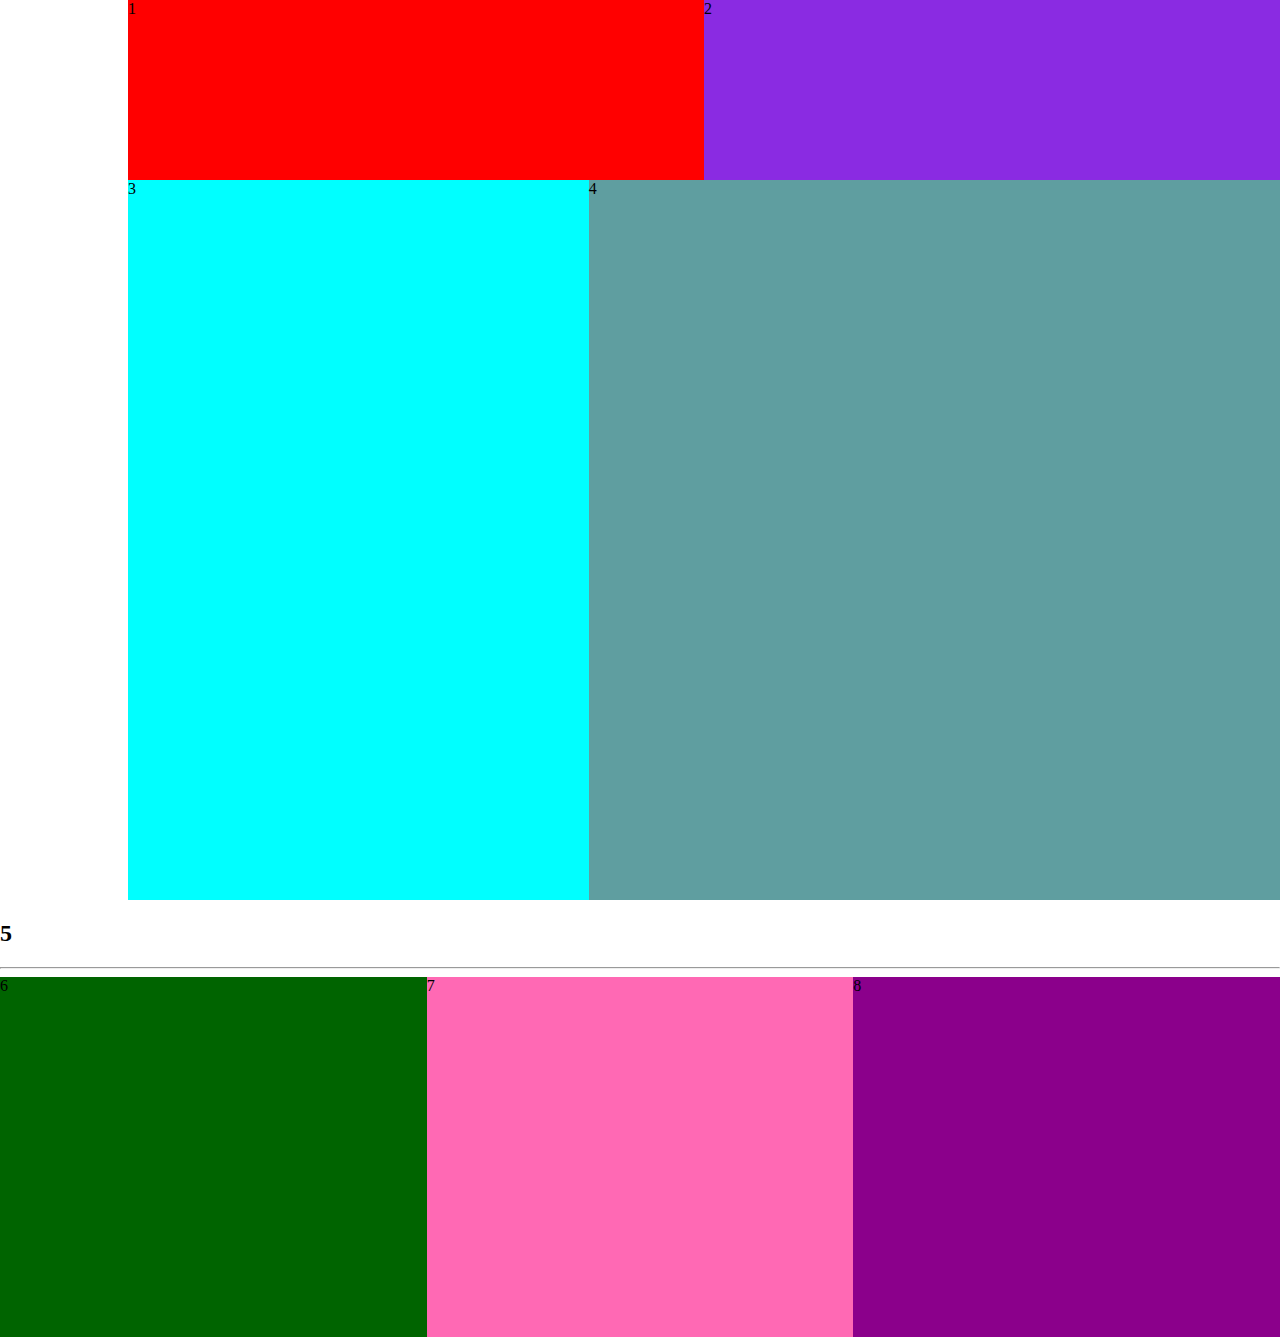
==== index.html @ 9ea27bc8 "maket" ====
<!DOCTYPE html>
<html lang="en">
<head>
  <meta charset="UTF-8">
  <meta name="viewport" content="width=device-width, initial-scale=1.0" />
  <title>D E E P D I G I T S</title>
  <link rel="stylesheet" href="./styles/style.css" />
  <link rel="preconnect" href="https://fonts.gstatic.com">
  <link rel="preconnect" href="https://fonts.gstatic.com">
  <link href="https://fonts.googleapis.com/css2?family=Ubuntu:wght@700&display=swap" rel="stylesheet">
  <link href="https://fonts.googleapis.com/css2?family=Poppins:wght@500;600;700&display=swap" rel="stylesheet">
</head>
<body>

  <!-- FIRST PAGE  -->
  <div class="header">
    <div class="logo">
      <!-- D E E P D I G I T S -->
       1
    </div>
    <div class="navigation">2</div>
  </div>

  <div class="learn-more">
    <div class="text">3</div>
    <div class="image">4</div>
  </div>
<!-- FIRST PAGE -->

<!-- SECOND PAGE -->
 <div class="lets-start">
	<h2>5</h2>
	<hr />
	<div class="steps">
		<div class="step" style="background-color: darkgreen;">6</div>
		<div class="step" style="background-color:hotpink;">7</div>
		<div class="step" style="background-color: darkmagenta;">8</div>

	</div>
 </div>
<!-- SECOND PAGE -->
</body>
</html>
---- styles/style.css ----
body {
  margin: 0;
  padding: 0;
}

.header {
  height: 20vh;
  background: pink;
}

.logo, .navigation {
  flex: 1;
  display: inherit;
  background-color: blueviolet;
}

.logo {
  /* font-size: 1.7rem; */
  /* font-weight: bold; */
  background-color: red;
}

.learn-more, .header {
  display: flex;
  margin-left: 8rem;
}

.learn-more {
  height: 80vh;
}

.learn-more > .text {
  flex: 4;
  background-color: aqua;
}

.learn-more > .image {
  flex: 6;
  background-color: cadetblue;
}

.steps {
  display: flex;
  height: 40vh;
}

.step {
  flex: 1;
}
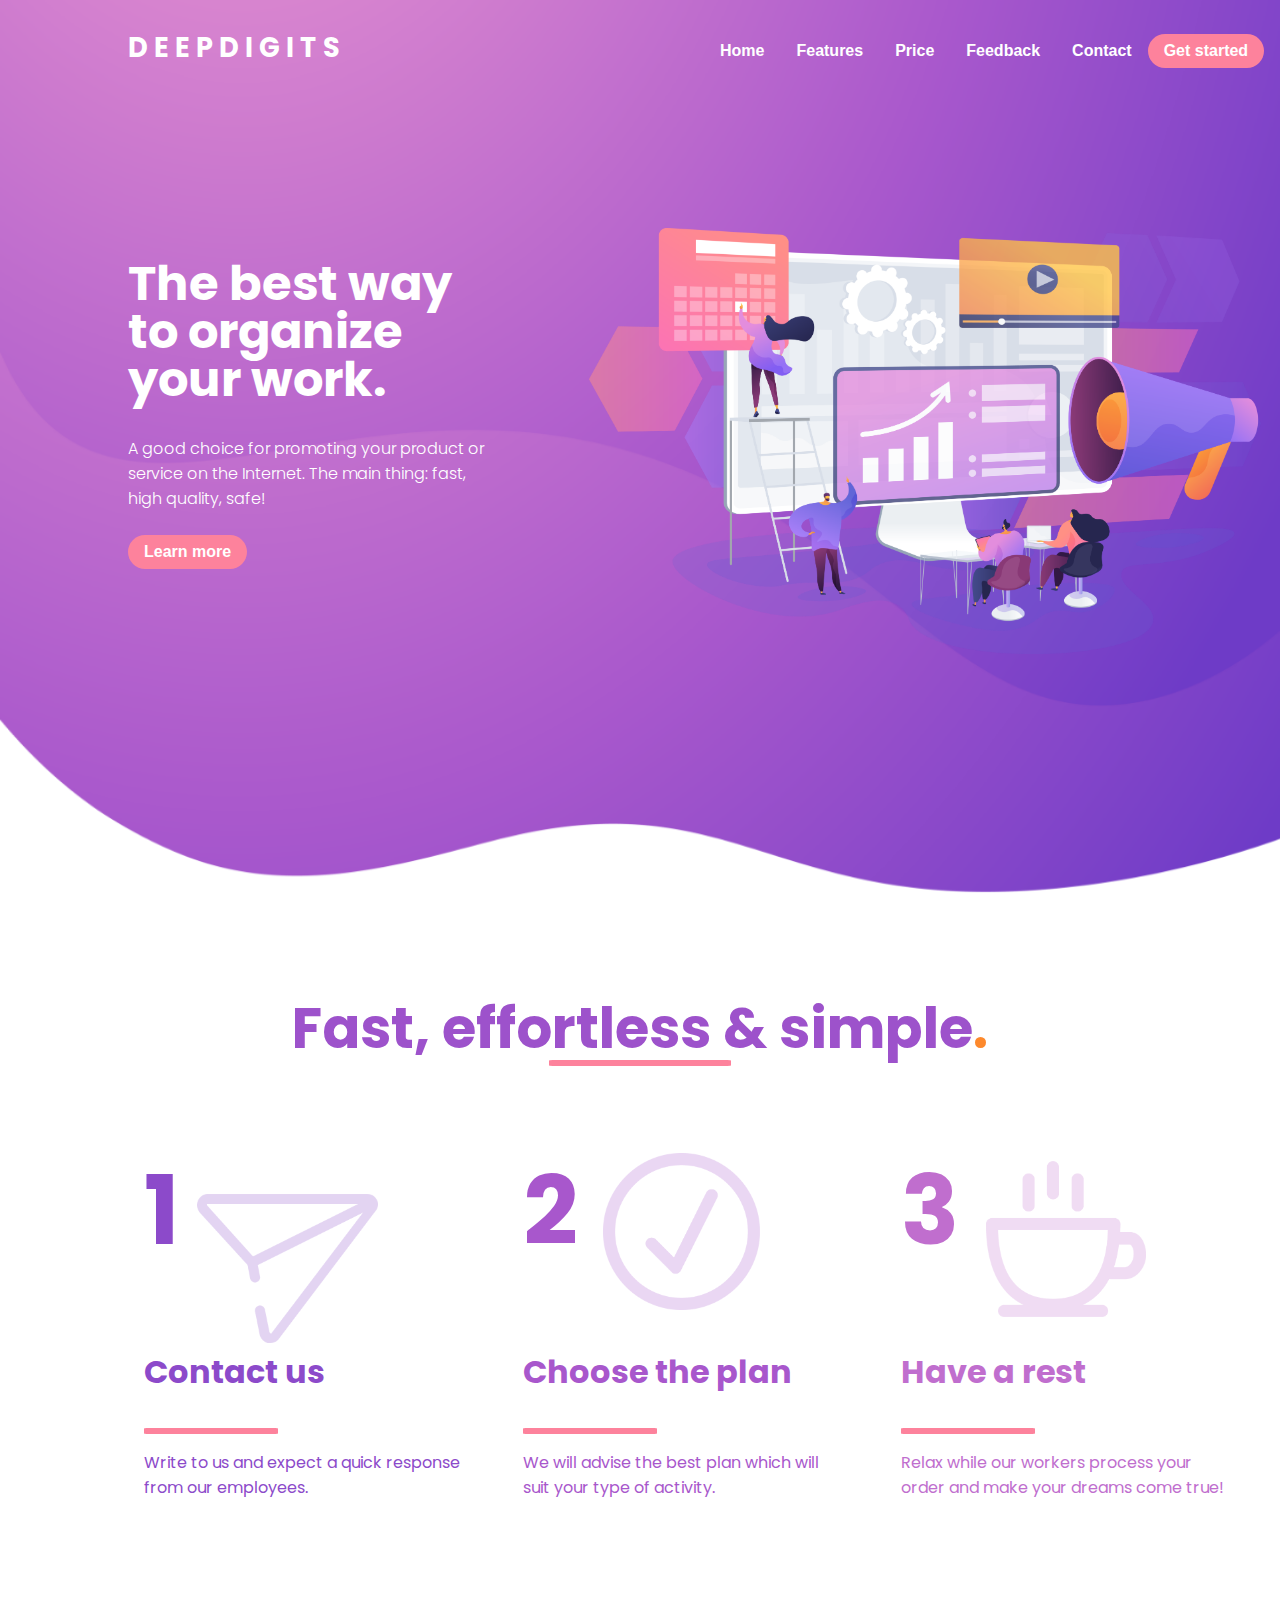
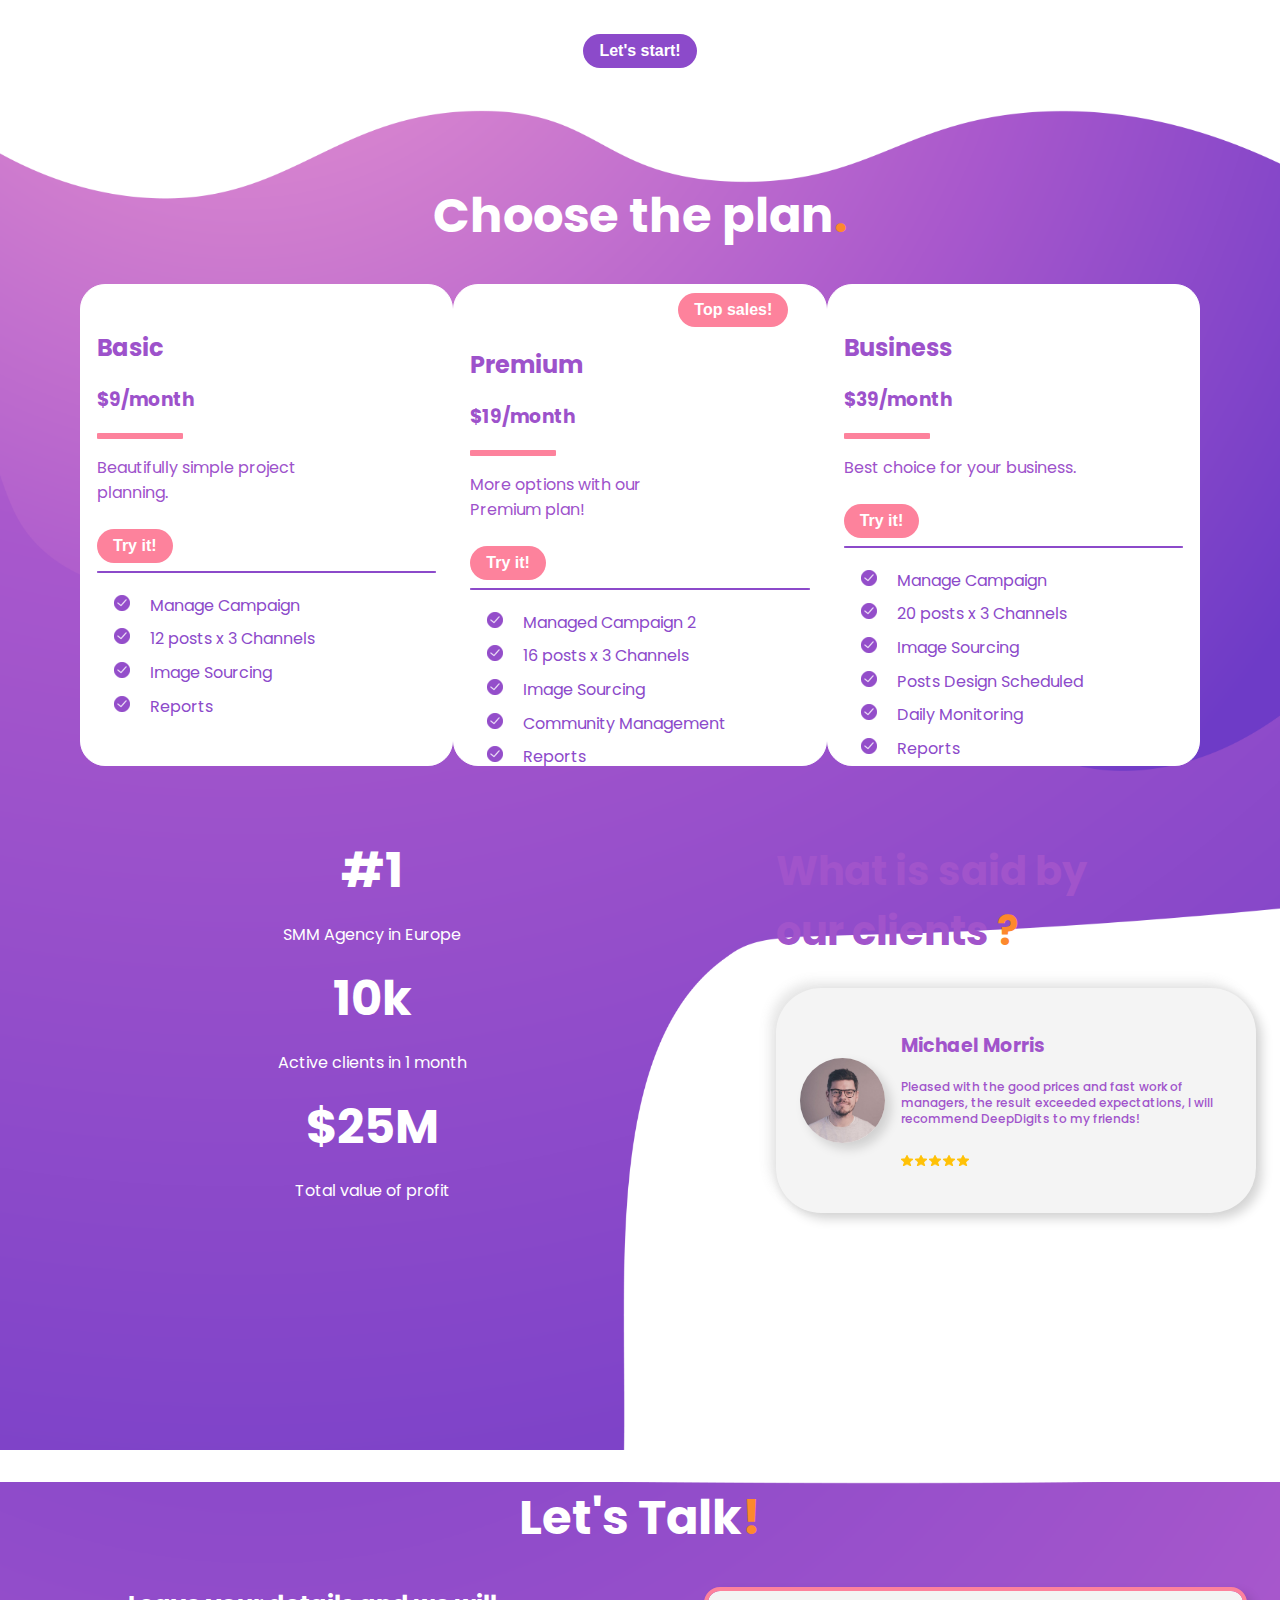
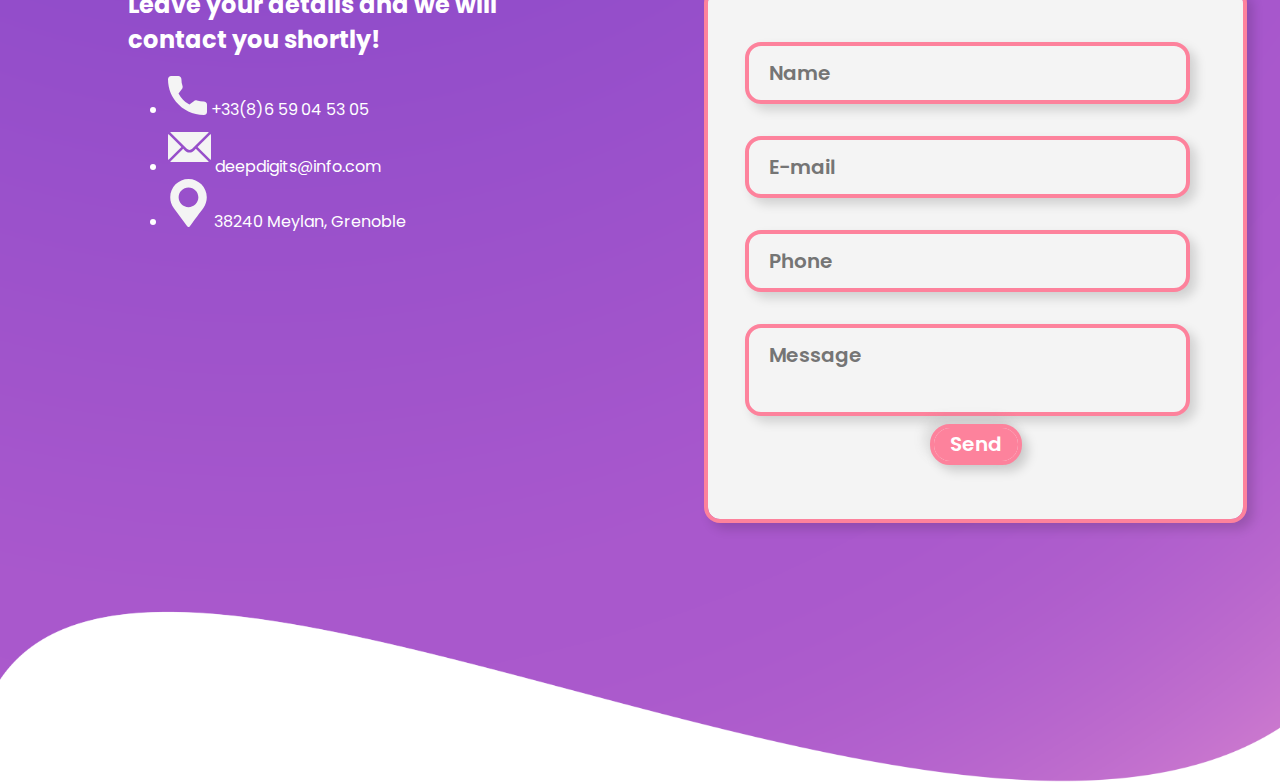
==== commit b81b26f5: "pc version" ====
--- a/index.html
+++ b/index.html
@@ -8,36 +8,287 @@
   <link rel="preconnect" href="https://fonts.gstatic.com">
   <link rel="preconnect" href="https://fonts.gstatic.com">
   <link href="https://fonts.googleapis.com/css2?family=Ubuntu:wght@700&display=swap" rel="stylesheet">
-  <link href="https://fonts.googleapis.com/css2?family=Poppins:wght@500;600;700&display=swap" rel="stylesheet">
+  <link href="https://fonts.googleapis.com/css2?family=Poppins:wght@300;500;600;700&display=swap" rel="stylesheet">
 </head>
 <body>
-
   <!-- FIRST PAGE  -->
+   <div class="first-background">
   <div class="header">
     <div class="logo">
-      <!-- D E E P D I G I T S -->
-       1
+      D E E P D I G I T S
     </div>
-    <div class="navigation">2</div>
+    <div class="navigation">
+		<button type="button" class="button">Home</button>
+		<button type="button" class="button">Features</button>
+		<button type="button" class="button">Price</button>
+		<button type="button" class="button">Feedback</button>
+		<button type="button" class="button">Contact</button>
+		<button type="button" class="button rounded pink">Get started</button>
+	</div>
   </div>
 
   <div class="learn-more">
-    <div class="text">3</div>
-    <div class="image">4</div>
+    <div class="text">
+		<h1>
+			The best way <br />
+			to organize <br />
+			your work. <br />
+		</h1>
+		<p>
+			A good choice for promoting your product or <br />
+			service on the Internet. The main thing: fast, <br />
+			high quality, safe!
+		</p>
+		<button type="button" class="button rounded pink">Learn more</button>
+	</div>
+    <div class="image">
+		<img src="./assets/hero.png"/>
+	</div>
   </div>
+  </span>
 <!-- FIRST PAGE -->
 
 <!-- SECOND PAGE -->
  <div class="lets-start">
-	<h2>5</h2>
-	<hr />
+	<h1>Fast, effortless & simple<span style="color:#fd892c">.</span></h1>
+	<hr class="hr-orange"  style="margin-top: -3rem;" />
 	<div class="steps">
-		<div class="step" style="background-color: darkgreen;">6</div>
-		<div class="step" style="background-color:hotpink;">7</div>
-		<div class="step" style="background-color: darkmagenta;">8</div>
-
+		<div class="step step-1">
+			<h1>1</h1>
+			<h3>Contact us</h3>
+			<hr class="hr-orange"  />
+			<p>Write to us and expect a quick response <br />
+				from our employees.</p>
+		</div>
+		<div class="step step-2">
+			<h1>2</h1>
+			<h3>Choose the plan</h3>
+			<hr class="hr-orange"  />
+			<p>We will advise the best plan which will <br />
+				suit your type of activity.</p>
+		</div>
+		<div class="step step-3">
+			<h1>3</h1>
+			<h3>Have a rest</h3>
+			<hr class="hr-orange"  />
+			<p>Relax while our workers process your <br />
+				order and make your dreams come true!</p>
+		</div>
+		<div></div>
+	</div>
+
+	<div class="lets-start-button">
+		<button type="button" class="button rounded purple">Let's start!</button>
 	</div>
  </div>
 <!-- SECOND PAGE -->
+
+<!-- THIRD PAGE -->
+ <div class="plans-page">
+	<h1>Choose the plan<span style="color:#fd892c">.</span></h1>
+	<div class="plans">
+		<div class="plan">
+			<button type="button" style="display: contents;" class="button rounded pink">Top sales!</button>
+			<h2>Basic</h2>
+			<h3>$9/month</h3>
+			<hr class="hr-orange" />
+			<p>Beautifully simple project <br />
+				planning.</p>
+			<button type="button" class="button rounded pink">Try it!</button>
+			<hr class="hr-pink" />
+			<ul>
+				<li class="check-item">
+					
+					<p class="check-text">Manage Campaign</p>
+				</li>
+				<li class="check-item">
+					
+					<p class="check-text">12 posts x 3 Channels</p>
+				</li>
+				<li class="check-item">
+					
+					<p class="check-text">Image Sourcing</p>
+				</li>
+				<li class="check-item">
+					
+					<p class="check-text">Reports</p>
+				</li>
+			</ul>
+		</div>
+		<div class="plan">
+			<button type="button" style="margin-left: 13rem;" class="button rounded pink">Top sales!</button>
+			<h2>Premium</h2>
+			<h3>$19/month</h3>
+			<hr class="hr-orange" />
+			<p>More options with our <br />
+				Premium plan!</p>
+			<button type="button" class="button rounded pink">Try it!</button>
+			<hr class="hr-pink" />
+			<ul>
+				<li class="check-item">
+					<p class="check-text">Managed Campaign 2</p>
+				</li>
+				<li class="check-item">
+					
+					<p class="check-text">16 posts x 3 Channels</p>
+				</li>
+				<li class="check-item">
+					
+					<p class="check-text">Image Sourcing</p>
+				</li>
+				<li class="check-item">
+					
+					<p class="check-text">Community Management</p>
+				</li>
+				<li class="check-item">
+					
+					<p class="check-text">Reports</p>
+				</li>
+			</ul>
+		</div>
+		<div class="plan">
+			<button type="button" style="display: contents;" class="button rounded pink">Top sales!</button>
+			<h2>Business</h2>
+			<h3>$39/month</h3>
+			<hr class="hr-orange" />
+			<p>Best choice for your business.</p>
+			<button type="button" class="button rounded pink">Try it!</button>
+			<hr class="hr-pink" />
+			<ul>
+				<li class="check-item">
+					
+					<p class="check-text">Manage Campaign</p>
+				</li>
+				<li class="check-item">
+					
+					<p class="check-text">20 posts x 3 Channels</p>
+				</li>
+				<li class="check-item">
+					
+					<p class="check-text">Image Sourcing</p>
+				</li>
+				<li class="check-item">
+					
+					<p class="check-text">Posts Design Scheduled</p>
+				</li>
+				<li class="check-item">
+					
+					<p class="check-text">Daily Monitoring</p>
+				</li>
+				<li class="check-item">
+					
+					<p class="check-text">Reports</p>
+				</li>
+			</ul>
+		</div>
+	</div>
+	<div class="under-plans">
+		<div class="stats">
+			<div class="stat">
+				<h1>#1</h1>
+				<p>SMM Agency in Europe</p>
+			</div>
+			<div class="stat">
+				<h1>10k</h1>
+				<p>Active clients in 1 month</p>
+			</div>
+			<div class="stat">
+				<h1>$25M</h1>
+				<p>Total value of profit</p>
+			</div>
+		</div>
+		<div class="feedbacks">
+			<h1>What is said by <br />
+				our clients <span style="color:#fd892c">?</span>
+			</h1>
+
+			<div class="card">
+				<div class="card-image">
+                        <img src="./assets/client1.png" alt="Michael Morris" class="card-img-item">
+                    </div>
+                    <div class="card-info">
+                        <h3 class="card-name">Michael Morris</h3>
+                        <p class="card-review">Pleased with the good prices and fast work of managers, the result exceeded expectations, I will recommend DeepDigits to my friends!</p>
+                        <ul class="stars-list">
+                            <li class="star-item">
+                                <img src="./assets/star.png" alt="rate" class="star">
+                            </li>
+                            <li class="star-item">
+                                <img src="./assets/star.png" alt="rate" class="star">
+                            </li>
+                            <li class="star-item">
+                                <img src="./assets/star.png" alt="rate" class="star">
+                            </li>
+                            <li class="star-item">
+                                <img src="./assets/star.png" alt="rate" class="star">
+                            </li>
+                            <li class="star-item">
+                                <img src="./assets/star.png" alt="rate" class="star">
+                            </li>
+                        </ul>
+                    </div>
+			</div>
+		</div>
+	</div>
+ </div>
+<!-- THIRD PAGE -->
+<!-- FOURTH PAGE -->
+ <div class="contact">
+	<h1>Let's Talk<span style="color:#fd892c">!</span></h1>
+	<div class="form-container">
+		<div class="links">
+			<h2 style="margin-top: 0; color: #fff;">
+				Leave your details and we will <br />
+				contact you shortly!
+			</h2>
+			<ul>
+				<li>
+					<svg class="phone-svg"><use href="./assets/phone.svg#phone"></use></svg>
+					+33(8)6 59 04 53 05
+				</li>
+				<li>
+                    <svg class="envelope-svg"><use href="./assets/envelope.svg#envelope"></use></svg>
+					deepdigits@info.com
+				</li>
+				<li>
+                    <svg class="location-svg"><use href="./assets/location.svg#location"></use></svg>
+					38240 Meylan, Grenoble
+				</li>
+			</ul>
+		</div>
+		<div class="form">
+			<div class="contact-form">
+				<form action="#">
+					<fieldset class="form-input">  
+						<div class="form-input-list">
+							<label>
+								<input type="text" name="user-name" class="form-input-item" placeholder="Name" required>
+							</label>
+						</div>
+						<div class="form-input-list">
+							<label>
+								<input type="email" name="user-email" class="form-input-item" placeholder="E-mail" required>
+							</label>
+						</div>
+						<div class="form-input-list">
+							<label>
+								<input type="tel" name="user-phone" class="form-input-item" placeholder="Phone" required>
+							</label>
+						</div>
+						<div class="form-input-list">
+							<label>
+								<textarea name="user-message" class="contact-form" placeholder="Message"></textarea>
+							</label>
+						</div>
+						<div style="text-align: center;">
+							<button type="submit" class="contact-button">Send</button>
+						</div>
+					</fieldset>
+				</form>
+			</div>
+		</div>
+	</div>
+ </div>
+<!-- FOURTH PAGE -->
 </body>
 </html>--- a/styles/style.css
+++ b/styles/style.css
@@ -1,49 +1,400 @@
 body {
   margin: 0;
   padding: 0;
+  font-family: 'Poppins', sans-serif !important;
+}
+
+.first-background {
+  height: 100vh;
+  background: transparent url('../assets/1.png') 0% 0% no-repeat padding-box;
+    background-size: 100% 100%;
 }
 
 .header {
   height: 20vh;
-  background: pink;
-}
-
-.logo, .navigation {
+  line-height: 6rem;
+}
+
+.navigation {
+  display: inherit;
+}
+
+.logo, .navigation, .stats, .feedbacks, .links, .form {
   flex: 1;
-  display: inherit;
-  background-color: blueviolet;
+}
+
+.navigation {
+  padding-top: 1.6rem;
 }
 
 .logo {
-  /* font-size: 1.7rem; */
-  /* font-weight: bold; */
-  background-color: red;
-}
-
-.learn-more, .header {
+  font-size: 1.7rem;
+  font-weight: bold;
+  color: white;
+}
+
+.learn-more, .header, .form-container {
   display: flex;
   margin-left: 8rem;
 }
+
 
 .learn-more {
   height: 80vh;
+  margin-top: 3rem;
 }
 
 .learn-more > .text {
   flex: 4;
-  background-color: aqua;
-}
+  color: #fff;
+}
+
+.learn-more > .text > h1{
+  font-size: 3em;
+  line-height: 1;
+}
+
+.learn-more > .text > p{
+  font-weight: 300;
+}
+
 
 .learn-more > .image {
   flex: 6;
-  background-color: cadetblue;
+}
+
+.learn-more > .image > img {
+  max-width: 42rem;
+  max-height: 50rem;
 }
 
 .steps {
   display: flex;
   height: 40vh;
+  margin-left: 9rem;
 }
 
 .step {
   flex: 1;
+}
+
+.button {
+  background: none;
+  height: fit-content;
+  border: none;
+  color: white;
+  padding: 1rem 1rem;
+  text-align: center;
+  text-decoration: none;
+  display: inline-block;
+  font-size: 1rem;
+  font-weight: bold;
+}
+
+.rounded {
+  border-radius: 34px;
+  padding: .5rem 1rem;
+  margin-top: .5rem;
+}
+
+.pink {
+  background-color: #fd829c;
+}
+
+.purple {
+  background-color: #8C4ACA;
+}
+
+.hr-pink {
+  color: #8C4ACA;
+  border: 1px solid;
+  border-radius: 7%;
+}
+
+.lets-start > h1 {
+  font-size: 3.5rem;
+  text-align: center;
+  color: #9d52cb;
+}
+
+.hr-orange {
+  color: #fd829c;
+  width: 11rem;
+  border: 3px solid;
+  border-radius: 7%;
+}
+
+.list-text {
+    list-style-type: none;
+    position: relative;
+}
+
+.steps > .step > h1{
+  font-size: 6em;
+}
+
+.steps > .step > h3{
+  font-size: 2em;
+}
+
+
+.step-1 {
+    color: #8C4ACA;
+    background: transparent url('../assets/contact_us.png') 0% 0% no-repeat padding-box;
+    background-size: 181px 149px;
+    background-position-x: 53px;
+    background-position-y: 120px;
+}
+.step-2 {
+    color: #A857CC;
+    background: transparent url('../assets/choose_plan.png') 0% 0% no-repeat padding-box;
+    background-size: 157px;
+    background-position-x: 80px;
+    background-position-y: 79px;
+}
+.step-3{
+    color: #C06ECE;
+    background: transparent url('../assets/have_rest.png') 0% 0% no-repeat padding-box;
+    background-size: 160px 156px;
+    background-position-x: 85px;
+    background-position-y: 87px;
+}
+
+.step > hr {
+    width: 8rem;
+    margin: 0;
+}
+
+.lets-start-button {
+  text-align: center;
+  margin-top: 12rem;
+}
+
+.plans-page {
+  background: url(../assets/2.png) no-repeat;
+  background-size: 100% 115%;
+  height: 150vh;
+}
+
+.plans-page > h1 {
+  text-align: center;
+  padding-top: 5rem;
+  font-size: 3em;
+  color: #fff;
+}
+
+.plans {
+  display: flex;
+  margin-left: 5rem;
+  justify-content: space-between;
+  margin-right: 5rem;
+}
+
+.plan {
+  background: white;
+  border: 1px solid white;
+  border-radius: 25px;
+  width: 22rem;
+  height: 30rem;
+  padding: 0 1rem;
+  color: #9d52cb;
+}
+
+.check {
+    display: inline-block;
+    width: 23px;
+    height: 23px;
+}
+
+.check-text {
+    display: inline-block;
+    text-align: left;
+    font: normal normal medium 16px Poppins;
+    letter-spacing: 0px;
+    color: #8C4ACA;
+    padding-left: 13px;
+}
+
+.plan > ul {
+  list-style-image: url(../assets/check.png);
+  line-height: .1;
+  background-size: 16px;
+}
+
+.plan > hr.hr-orange {
+  margin: 0;
+  width: 5rem;
+}
+
+.under-plans {
+  display: flex;
+  margin-top: 3rem;
+  margin-left: 17rem;
+}
+
+.stat {
+  text-align: center;
+  width: 12.5rem;
+  color: #fff;
+  line-height: 1;
+}
+
+.stat > h1 {
+  font-size: 3em;
+}
+
+.card {
+  display: flex;
+  background: #F4F4F4 0% 0% no-repeat padding-box;
+  box-shadow: -6px -6px 11px #7171712B, 6px 6px 11px #0000002B;
+  border-radius: 45px;
+  margin-bottom: 3rem;
+  width: 30rem;
+}
+
+.card-image {
+  display: flex;
+  align-items: center;
+  padding-left: 1.5rem;
+}
+
+.card-info {
+  padding-top: 1.5rem;
+  padding-left: 1rem;
+  padding-right: 1rem;
+}
+
+.card-name {
+  text-align: left;
+  font: normal normal bold 19px Poppins;
+  letter-spacing: 0px;
+  color: #A154CB;
+}
+
+.card-review {
+  text-align: left;
+  font: normal normal 500 12px / 16px Poppins;
+  letter-spacing: 0px;
+  color: #A154CB;
+}
+
+.stars-list {
+    display: flex;
+    padding: 0;
+    padding-bottom: 24px;
+}
+.star-item {
+    padding-top: 5px;
+    list-style-type: none;
+}
+
+.star {
+    width: 12px;
+    height: 11px;
+    margin-right: 2px;
+}
+
+.card-img-item {
+  width: 85px;
+  height: 85px;
+  border-radius: 50px;
+  box-shadow: 6px 6px 11px #00000026;
+}
+
+.feedbacks > h1 {
+  font-size: 2.5em;
+  color: #A154CB;
+}
+
+.contact {
+  margin-top: 1rem;
+  height: 100vh;
+  background-image: url(../assets/3.png);
+  background-size: 100% 100%;
+}
+
+.phone-svg {
+    fill: #F4F4F4;
+    width: 39px;
+    height: 39px;   
+}
+
+.envelope-svg {
+    box-sizing: border-box;
+    fill: #F4F4F4;
+    width: 43px;
+    height: 50px;
+}
+
+.location-svg {
+    fill: #F4F4F4;
+    width: 37px;
+    height: 48px;
+    text-align: right;
+    margin-left: 2px;
+    margin-right: 3px;
+}
+
+.contact > h1 {
+  text-align: center;
+  color: #fff;
+  font-size: 3em;
+}
+
+.form-input-list {
+    padding-top: 2rem;
+}
+
+.form-input-item {
+    padding: 0;
+}
+
+.contact-form {
+    resize: none;
+}
+
+.form-input-item, .contact-form {
+  background: #F4F4F4 0% 0% no-repeat padding-box;
+  box-shadow: 6px 6px 11px #00000026;
+  border: 4px solid #FD829C;
+  border-radius: 16px;
+  opacity: 1;
+  padding-left: 20px;
+  padding-right: 20px;
+  padding-top: 12px;
+  padding-bottom: 12px;
+  font: normal normal 600 20px Poppins;
+  letter-spacing: 0px;
+  color: #A355CB;
+  width: 86%;
+  opacity: 1;
+}
+
+.contact-button {
+    width: 20%;
+    height: 41px;
+    padding: 0;
+    background: #FD829C 0% 0% no-repeat padding-box;
+    box-shadow: -6px -6px 11px #7171712B,6px 6px 11px #0000002B;
+    font: normal normal 600 20px Poppins;
+    cursor: pointer;
+    text-align: center;
+    border-radius: 20px;
+    border: 4px solid #fd829c;
+    color: #FFF; 
+    margin-bottom: 30px;
+}
+
+.contact-button:hover {
+    background: #FFF 0% 0% no-repeat padding-box;
+    color: #FD829C; 
+    box-shadow: 0px 4px 4px rgba(0, 0, 0, 0.25);
+}
+
+.form-input {
+  border: 0;
+}
+
+.links > ul {
+  color: #fff;
 }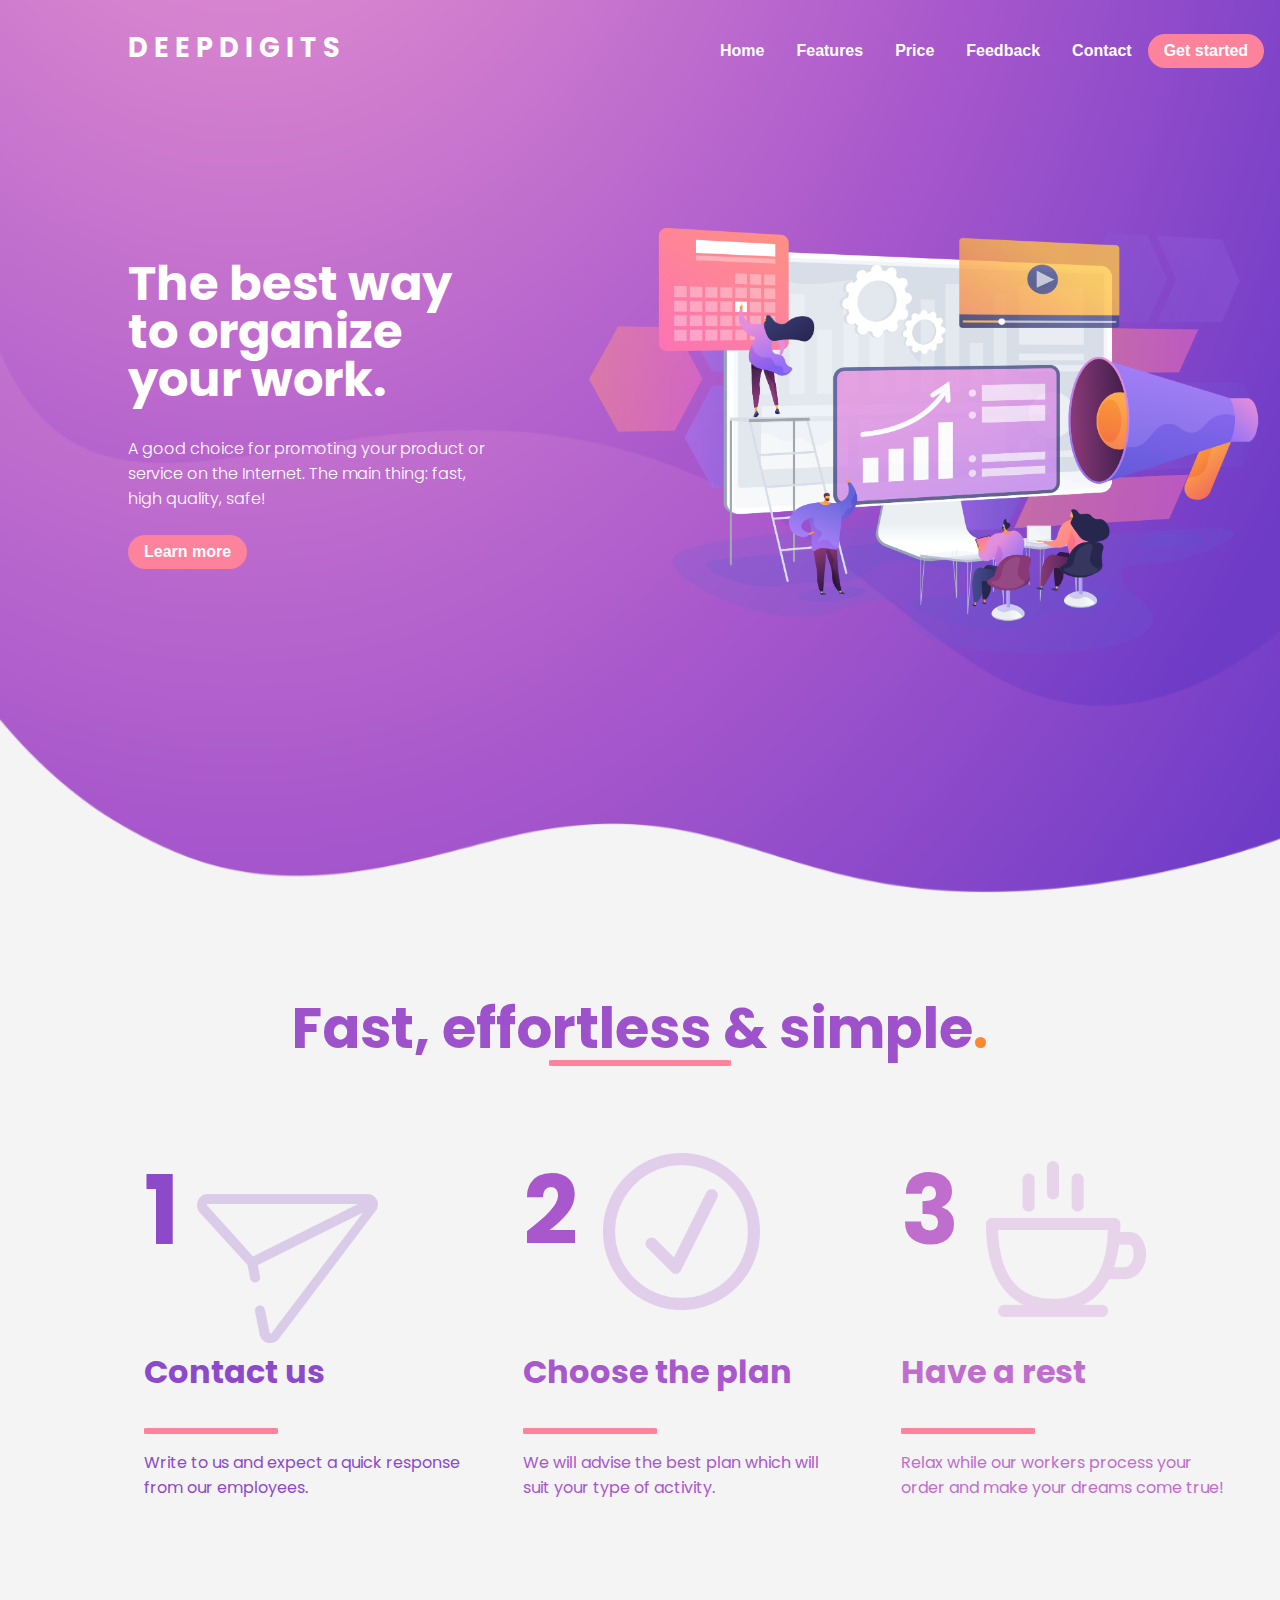
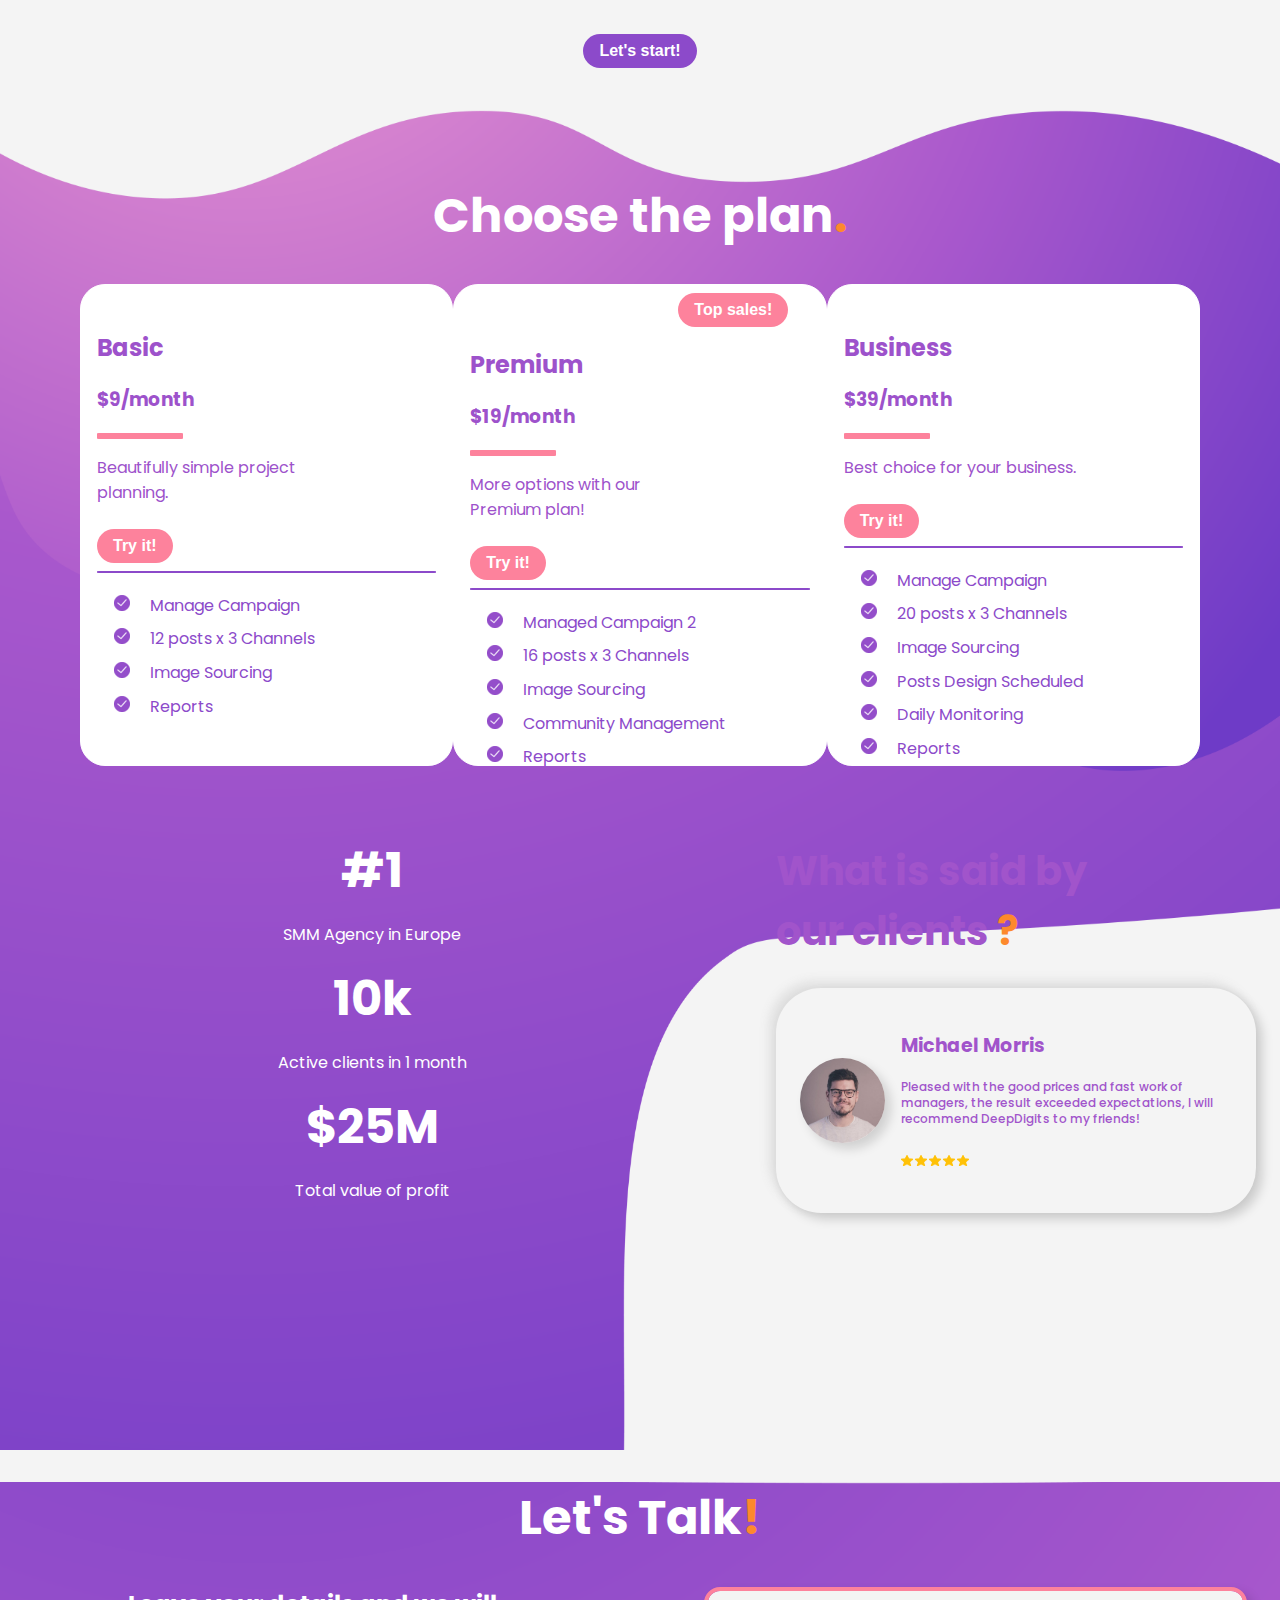
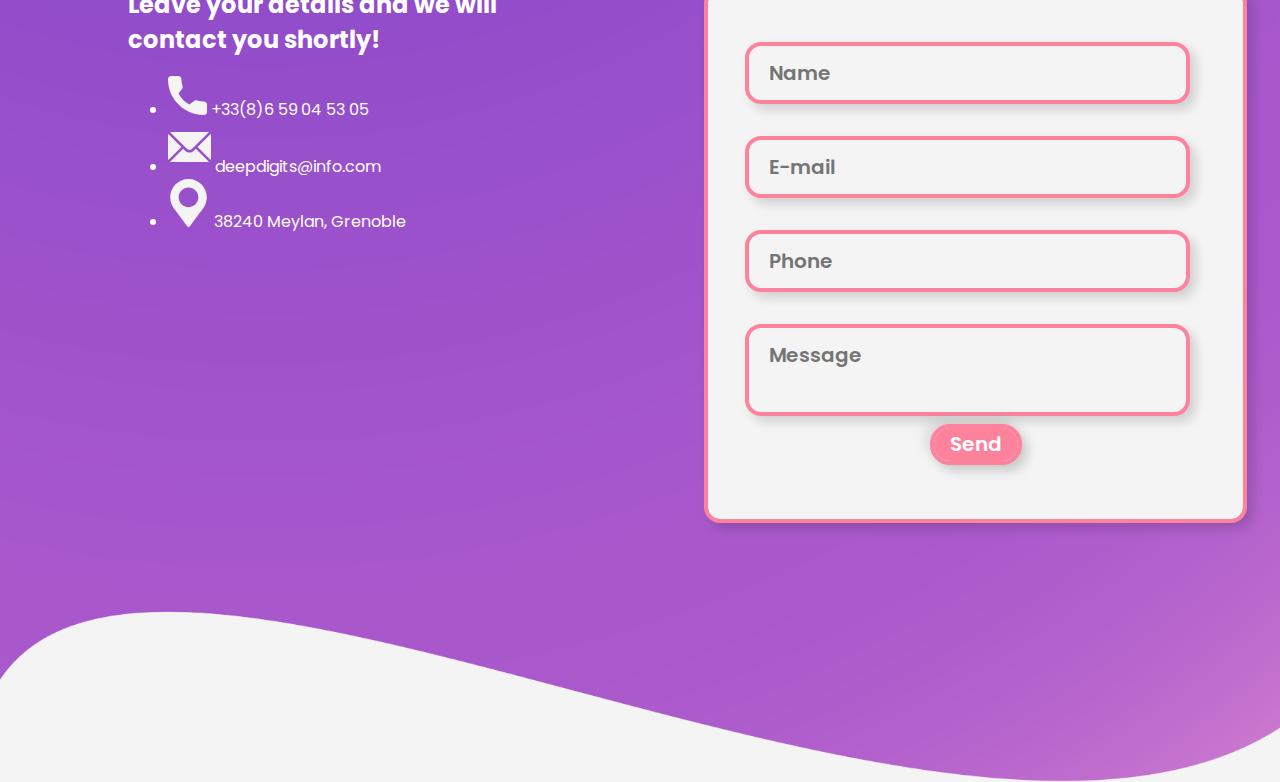
==== commit d46cb382: "mobile responsive" ====
--- a/index.html
+++ b/index.html
@@ -9,6 +9,7 @@
   <link rel="preconnect" href="https://fonts.gstatic.com">
   <link href="https://fonts.googleapis.com/css2?family=Ubuntu:wght@700&display=swap" rel="stylesheet">
   <link href="https://fonts.googleapis.com/css2?family=Poppins:wght@300;500;600;700&display=swap" rel="stylesheet">
+  <link rel="stylesheet" href="./styles/mobile-media.css" media="screen and (max-width: 767px)"  />
 </head>
 <body>
   <!-- FIRST PAGE  -->
--- a/styles/style.css
+++ b/styles/style.css
@@ -2,6 +2,7 @@
   margin: 0;
   padding: 0;
   font-family: 'Poppins', sans-serif !important;
+  background: #F4F4F4;
 }
 
 .first-background {
--- a/styles/mobile-media.css
+++ b/styles/mobile-media.css
@@ -0,0 +1,77 @@
+@media screen and (max-width: 767px) {
+  .navigation {
+    display: none;
+  }
+
+  .learn-more {
+    flex-direction: column;
+    margin-top: -5rem;
+    text-align: center;
+    margin-left: 0;
+  }
+
+  .learn-more > .image {
+    margin-top: 5rem;
+  }
+
+  .learn-more > .image > img {
+  max-width: 15rem;
+  max-height: 20rem;
+  }
+
+  .header {
+    margin-left: 2rem;
+  }
+
+  .steps {
+    margin-left: 5rem;
+    flex-direction: column;
+  }
+
+  .lets-start-button {
+    margin-top: 58rem;
+  }
+
+  .plans-page > h1 {
+    padding-top: 9rem;
+  }
+
+  .plans {
+    margin-left: 1.5rem;
+    flex-direction: column;
+  }
+
+  .plan {
+    margin-top: 1rem;
+  }
+
+  .plans-page {
+    height: 250vh;
+    background-size: 210% 100%;
+  }
+
+  .under-plans {
+    margin-left: 8rem;
+    flex-direction: column;
+  }
+
+  .feedbacks {
+    margin-left: -5.5rem;
+    text-align: center;
+    margin-top: 6rem;
+  }
+
+  .card {
+    width: 22rem;
+  }
+
+  .contact {
+    margin-top: 25rem;
+    background-size: 100% 120%;
+  }
+
+  .form-container {
+    margin-left: 1rem;
+    flex-direction: column;
+  }
+}